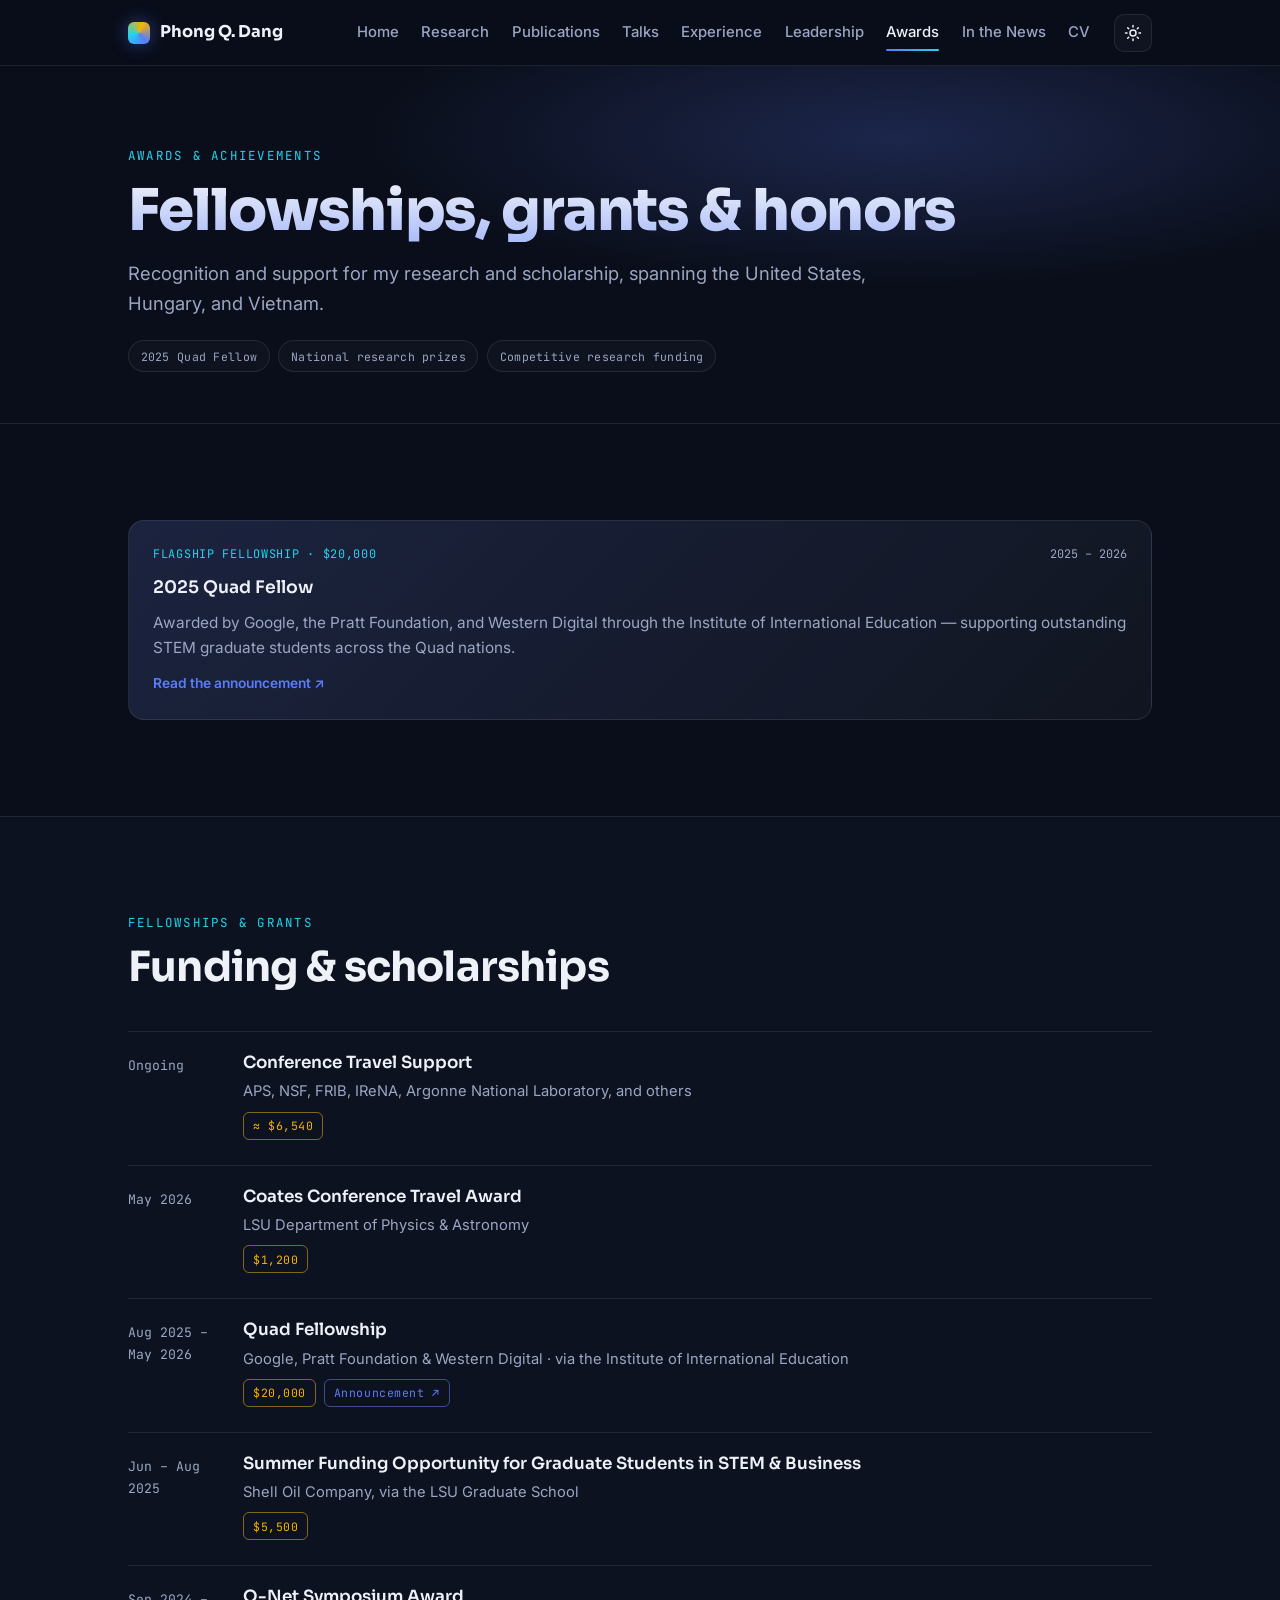
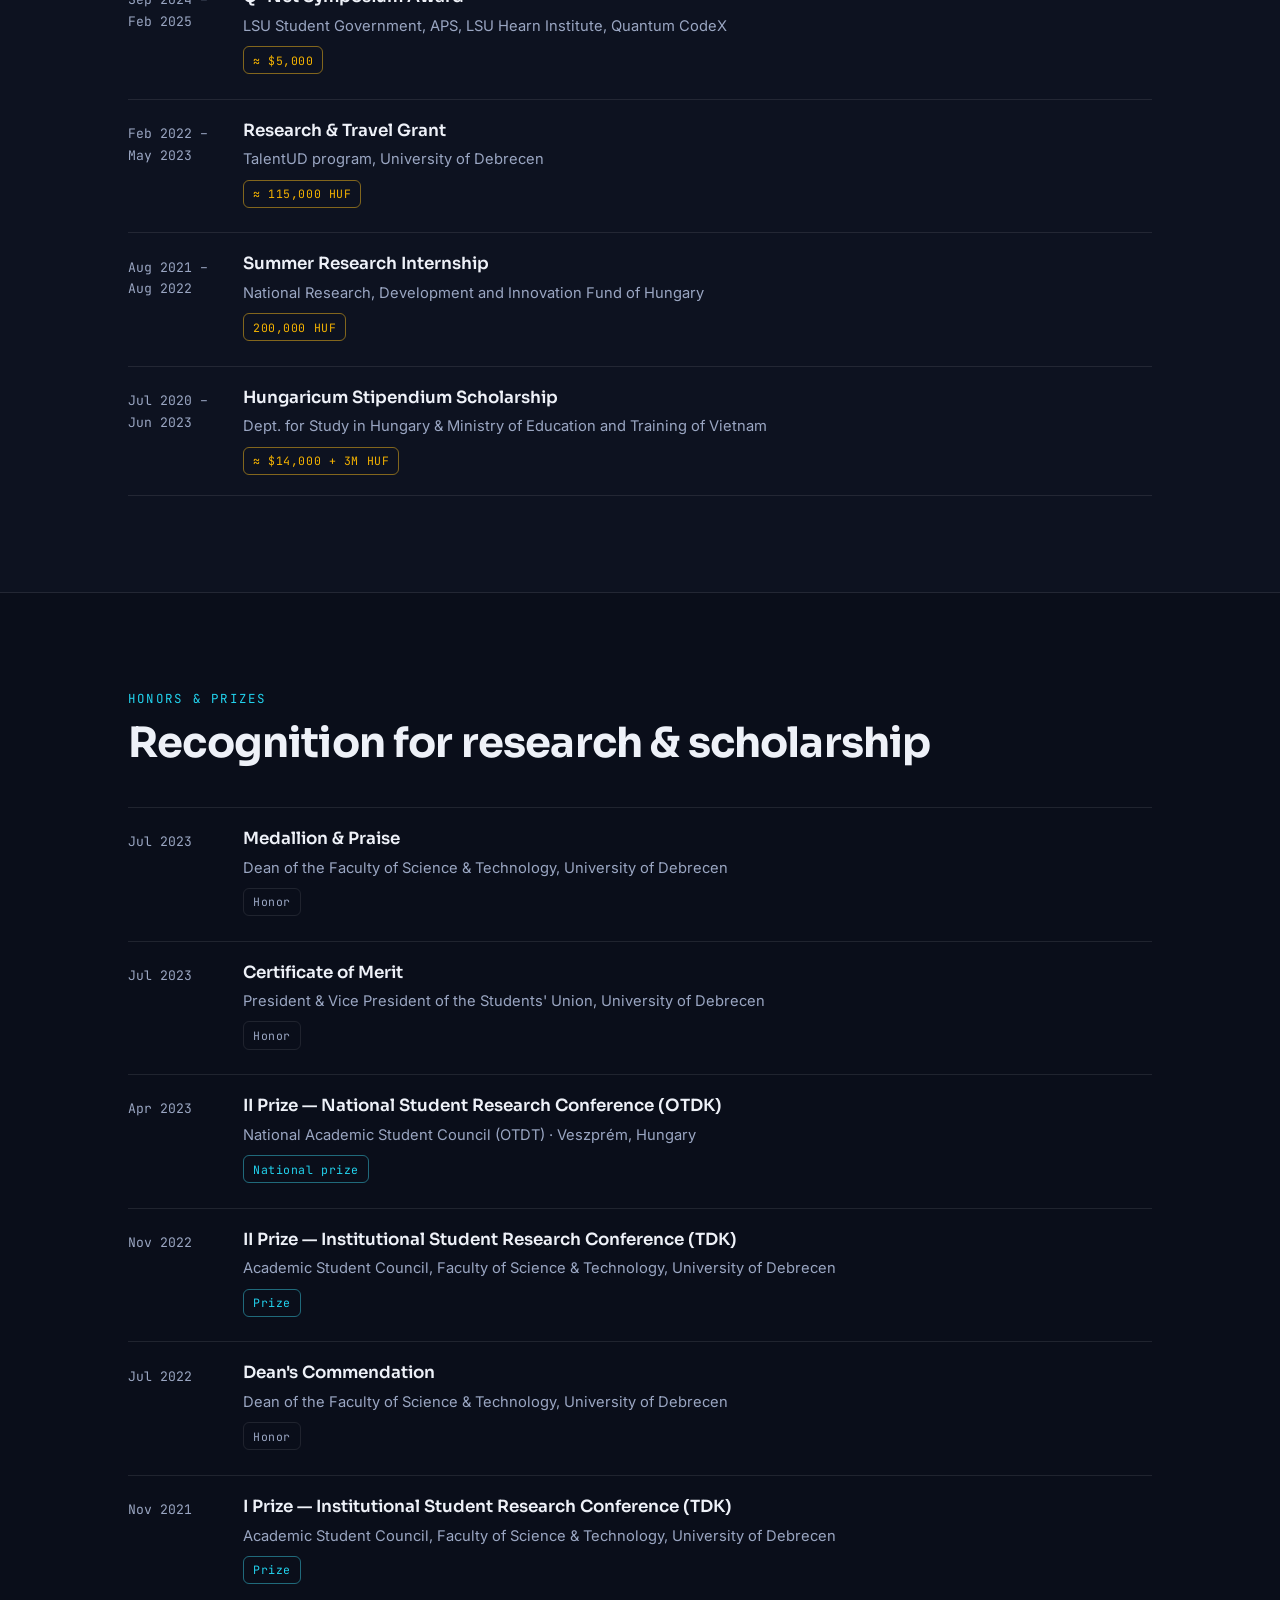
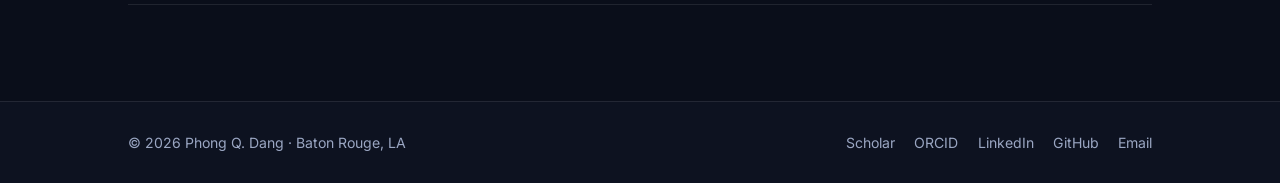
==== awards.html @ 32bcd0a4 "Initial commit: personal academic website" ====
<!DOCTYPE html>
<html lang="en" data-theme="dark">
<head>
  <meta charset="UTF-8" />
  <meta name="viewport" content="width=device-width, initial-scale=1.0" />
  <title>Awards &amp; Achievements — Phong Q. Dang</title>
  <meta name="description" content="Fellowships, grants, honors, and prizes awarded to Phong Q. Dang, including the 2025 Quad Fellowship." />
  <link rel="preconnect" href="https://fonts.googleapis.com" />
  <link rel="preconnect" href="https://fonts.gstatic.com" crossorigin />
  <link href="https://fonts.googleapis.com/css2?family=Sora:wght@400;500;600;700;800&amp;family=Inter:wght@400;500;600&amp;family=JetBrains+Mono:wght@400;500&amp;display=swap" rel="stylesheet" />
  <link rel="icon" type="image/svg+xml" href="assets/favicon.svg" />
  <meta name="theme-color" content="#0a0e1a" />
  <meta property="og:type" content="website" />
  <meta property="og:site_name" content="Phong Q. Dang" />
  <meta property="og:title" content="Awards &amp; Achievements — Phong Q. Dang" />
  <meta property="og:description" content="Fellowships, grants, honors, and prizes awarded to Phong Q. Dang, including the 2025 Quad Fellowship." />
  <meta property="og:url" content="https://phongdang14.github.io/awards.html" />
  <meta property="og:image" content="https://phongdang14.github.io/assets/img/og-image.png" />
  <meta property="og:image:width" content="1200" />
  <meta property="og:image:height" content="630" />
  <meta name="twitter:card" content="summary_large_image" />
  <meta name="twitter:title" content="Awards &amp; Achievements — Phong Q. Dang" />
  <meta name="twitter:description" content="Fellowships, grants, honors, and prizes awarded to Phong Q. Dang, including the 2025 Quad Fellowship." />
  <meta name="twitter:image" content="https://phongdang14.github.io/assets/img/og-image.png" />
  <link rel="stylesheet" href="assets/css/style.css" />
</head>
<body>
  <header class="nav" id="nav">
    <div class="nav__inner">
      <a href="index.html" class="nav__brand"><span class="nav__mark" aria-hidden="true"></span><span>Phong&nbsp;Q.&nbsp;Dang</span></a>
      <nav class="nav__links" aria-label="Primary">
        <a href="index.html">Home</a>
        <a href="research.html">Research</a>
        <a href="publications.html">Publications</a>
        <a href="talks.html">Talks</a>
        <a href="experience.html">Experience</a>
        <a href="leadership.html">Leadership</a>
        <a href="awards.html" class="is-active">Awards</a>
        <a href="news.html">In the News</a>
        <a href="assets/Phong_Dang_CV.pdf" target="_blank" rel="noopener">CV</a>
      </nav>
      <div class="nav__right">
        <button class="theme-toggle" id="themeToggle" aria-label="Toggle light and dark theme">
          <svg class="theme-toggle__sun" viewBox="0 0 24 24" width="18" height="18" fill="none" stroke="currentColor" stroke-width="2" stroke-linecap="round"><circle cx="12" cy="12" r="4"/><path d="M12 2v2M12 20v2M4.9 4.9l1.4 1.4M17.7 17.7l1.4 1.4M2 12h2M20 12h2M4.9 19.1l1.4-1.4M17.7 6.3l1.4-1.4"/></svg>
          <svg class="theme-toggle__moon" viewBox="0 0 24 24" width="18" height="18" fill="none" stroke="currentColor" stroke-width="2" stroke-linecap="round"><path d="M21 12.8A9 9 0 1 1 11.2 3a7 7 0 0 0 9.8 9.8z"/></svg>
        </button>
        <button class="nav__burger" id="burger" aria-label="Open menu"><span></span><span></span><span></span></button>
      </div>
    </div>
  </header>

  <section class="page-head">
    <div class="page-head__inner">
      <p class="kicker">Awards &amp; Achievements</p>
      <h1>Fellowships, grants &amp; honors</h1>
      <p class="page-head__lede">Recognition and support for my research and scholarship, spanning the United States,
        Hungary, and Vietnam.</p>
      <div class="page-meta" aria-label="Recognition highlights"><span>2025 Quad Fellow</span><span>National research prizes</span><span>Competitive research funding</span></div>
    </div>
  </section>

  <section class="section">
    <div class="section__inner">
      <a class="news-card news-card--feature" href="https://www.iie.org/news/iie-announces-2025-quad-fellows/" target="_blank" rel="noopener">
        <div class="news-card__top"><span class="news-card__src">Flagship Fellowship · $20,000</span><span class="news-card__date">2025 – 2026</span></div>
        <p class="news-card__title">2025 Quad Fellow</p>
        <p style="color:var(--muted);font-size:.96rem">Awarded by Google, the Pratt Foundation, and Western Digital through the Institute of International Education — supporting outstanding STEM graduate students across the Quad nations.</p>
        <span class="news-card__cta">Read the announcement ↗</span>
      </a>
    </div>
  </section>

  <section class="section section--alt">
    <div class="section__inner">
      <p class="kicker">Fellowships &amp; grants</p>
      <h2 class="section__title">Funding &amp; scholarships</h2>
      <ul class="talks">
        <li class="talk">
          <span class="talk__date">Ongoing</span>
          <div>
            <p class="talk__title">Conference Travel Support</p>
            <p class="talk__meta">APS, NSF, FRIB, IReNA, Argonne National Laboratory, and others</p>
            <div class="talk__tags"><span class="badge badge--invited">≈ $6,540</span></div>
          </div>
        </li>
        <li class="talk">
          <span class="talk__date">May 2026</span>
          <div>
            <p class="talk__title">Coates Conference Travel Award</p>
            <p class="talk__meta">LSU Department of Physics &amp; Astronomy</p>
            <div class="talk__tags"><span class="badge badge--invited">$1,200</span></div>
          </div>
        </li>
        <li class="talk">
          <span class="talk__date">Aug 2025 – May 2026</span>
          <div>
            <p class="talk__title">Quad Fellowship</p>
            <p class="talk__meta">Google, Pratt Foundation &amp; Western Digital · via the Institute of International Education</p>
            <div class="talk__tags"><span class="badge badge--invited">$20,000</span><a class="badge badge--link" href="https://www.iie.org/news/iie-announces-2025-quad-fellows/" target="_blank" rel="noopener">Announcement ↗</a></div>
          </div>
        </li>
        <li class="talk">
          <span class="talk__date">Jun – Aug 2025</span>
          <div>
            <p class="talk__title">Summer Funding Opportunity for Graduate Students in STEM &amp; Business</p>
            <p class="talk__meta">Shell Oil Company, via the LSU Graduate School</p>
            <div class="talk__tags"><span class="badge badge--invited">$5,500</span></div>
          </div>
        </li>
        <li class="talk">
          <span class="talk__date">Sep 2024 – Feb 2025</span>
          <div>
            <p class="talk__title">Q-Net Symposium Award</p>
            <p class="talk__meta">LSU Student Government, APS, LSU Hearn Institute, Quantum CodeX</p>
            <div class="talk__tags"><span class="badge badge--invited">≈ $5,000</span></div>
          </div>
        </li>
        <li class="talk">
          <span class="talk__date">Feb 2022 – May 2023</span>
          <div>
            <p class="talk__title">Research &amp; Travel Grant</p>
            <p class="talk__meta">TalentUD program, University of Debrecen</p>
            <div class="talk__tags"><span class="badge badge--invited">≈ 115,000 HUF</span></div>
          </div>
        </li>
        <li class="talk">
          <span class="talk__date">Aug 2021 – Aug 2022</span>
          <div>
            <p class="talk__title">Summer Research Internship</p>
            <p class="talk__meta">National Research, Development and Innovation Fund of Hungary</p>
            <div class="talk__tags"><span class="badge badge--invited">200,000 HUF</span></div>
          </div>
        </li>
        <li class="talk">
          <span class="talk__date">Jul 2020 – Jun 2023</span>
          <div>
            <p class="talk__title">Hungaricum Stipendium Scholarship</p>
            <p class="talk__meta">Dept. for Study in Hungary &amp; Ministry of Education and Training of Vietnam</p>
            <div class="talk__tags"><span class="badge badge--invited">≈ $14,000 + 3M HUF</span></div>
          </div>
        </li>
      </ul>
    </div>
  </section>

  <section class="section">
    <div class="section__inner">
      <p class="kicker">Honors &amp; prizes</p>
      <h2 class="section__title">Recognition for research &amp; scholarship</h2>
      <ul class="talks">
        <li class="talk">
          <span class="talk__date">Jul 2023</span>
          <div>
            <p class="talk__title">Medallion &amp; Praise</p>
            <p class="talk__meta">Dean of the Faculty of Science &amp; Technology, University of Debrecen</p>
            <div class="talk__tags"><span class="badge badge--poster">Honor</span></div>
          </div>
        </li>
        <li class="talk">
          <span class="talk__date">Jul 2023</span>
          <div>
            <p class="talk__title">Certificate of Merit</p>
            <p class="talk__meta">President &amp; Vice President of the Students' Union, University of Debrecen</p>
            <div class="talk__tags"><span class="badge badge--poster">Honor</span></div>
          </div>
        </li>
        <li class="talk">
          <span class="talk__date">Apr 2023</span>
          <div>
            <p class="talk__title">II Prize — National Student Research Conference (OTDK)</p>
            <p class="talk__meta">National Academic Student Council (OTDT) · Veszprém, Hungary</p>
            <div class="talk__tags"><span class="badge badge--talk">National prize</span></div>
          </div>
        </li>
        <li class="talk">
          <span class="talk__date">Nov 2022</span>
          <div>
            <p class="talk__title">II Prize — Institutional Student Research Conference (TDK)</p>
            <p class="talk__meta">Academic Student Council, Faculty of Science &amp; Technology, University of Debrecen</p>
            <div class="talk__tags"><span class="badge badge--talk">Prize</span></div>
          </div>
        </li>
        <li class="talk">
          <span class="talk__date">Jul 2022</span>
          <div>
            <p class="talk__title">Dean's Commendation</p>
            <p class="talk__meta">Dean of the Faculty of Science &amp; Technology, University of Debrecen</p>
            <div class="talk__tags"><span class="badge badge--poster">Honor</span></div>
          </div>
        </li>
        <li class="talk">
          <span class="talk__date">Nov 2021</span>
          <div>
            <p class="talk__title">I Prize — Institutional Student Research Conference (TDK)</p>
            <p class="talk__meta">Academic Student Council, Faculty of Science &amp; Technology, University of Debrecen</p>
            <div class="talk__tags"><span class="badge badge--talk">Prize</span></div>
          </div>
        </li>
      </ul>
    </div>
  </section>

  <footer class="footer">
    <div class="footer__inner">
      <p>© <span class="year"></span> Phong Q. Dang · Baton Rouge, LA</p>
      <nav class="footer__links" aria-label="Footer">
        <a href="https://scholar.google.com/citations?user=sfbEbZEAAAAJ&amp;hl=en" target="_blank" rel="noopener">Scholar</a>
        <a href="https://orcid.org/0009-0002-7066-3988" target="_blank" rel="noopener">ORCID</a>
        <a href="https://www.linkedin.com/in/phong-dang-b5a795227/" target="_blank" rel="noopener">LinkedIn</a>
        <a href="https://github.com/phongdang14" target="_blank" rel="noopener">GitHub</a>
        <a href="mailto:pdang5@lsu.edu">Email</a>
      </nav>
    </div>
  </footer>

  <script src="assets/js/main.js"></script>
</body>
</html>
---- assets/css/style.css ----
/* ============================================================
   Phong Q. Dang — personal site
   Design: "scientific × tech" · dark-first with light toggle
   ============================================================ */

/* ---------- Tokens ---------- */
:root {
  --font-display: "Sora", system-ui, sans-serif;
  --font-body: "Inter", system-ui, sans-serif;
  --font-mono: "JetBrains Mono", ui-monospace, monospace;

  --accent: #5b7cfa;      /* electric indigo */
  --accent-2: #22d3ee;    /* cyan */
  --gold: #f5b301;        /* warm highlight */

  --max: 1120px;
  --pad: clamp(1.25rem, 5vw, 3rem);
  --radius: 16px;
  --ease: cubic-bezier(.2, .7, .2, 1);
}

/* Dark (default) */
[data-theme="dark"] {
  --bg: #0a0e1a;
  --bg-elev: #111726;
  --bg-alt: #0d1220;
  --line: rgba(255,255,255,.09);
  --text: #eef1f8;
  --muted: #9aa6c2;
  --card: rgba(255,255,255,.03);
  --glow: radial-gradient(60% 60% at 70% 20%, rgba(91,124,250,.22), transparent 70%);
}

/* Light */
[data-theme="light"] {
  --accent: #3157d5;
  --accent-2: #006f86;
  --gold: #8a5a00;
  --bg: #f8fafc;
  --bg-elev: #ffffff;
  --bg-alt: #edf2f8;
  --line: rgba(15,23,42,.18);
  --text: #0b1220;
  --muted: #3f4b5f;
  --card: #ffffff;
  --glow: radial-gradient(60% 60% at 70% 20%, rgba(49,87,213,.14), transparent 70%);
}

/* ---------- Reset ---------- */
*, *::before, *::after { box-sizing: border-box; margin: 0; padding: 0; }
html { scroll-behavior: smooth; -webkit-text-size-adjust: 100%; }
body {
  font-family: var(--font-body);
  background: var(--bg);
  color: var(--text);
  line-height: 1.65;
  -webkit-font-smoothing: antialiased;
  overflow-x: hidden;
  transition: background .4s var(--ease), color .4s var(--ease);
}
img { max-width: 100%; display: block; }
a { color: inherit; text-decoration: none; }
h1, h2, h3 { font-family: var(--font-display); line-height: 1.1; letter-spacing: -.02em; }

.kicker {
  font-family: var(--font-mono);
  font-size: .78rem;
  letter-spacing: .18em;
  text-transform: uppercase;
  color: var(--accent-2);
  margin-bottom: .75rem;
}

/* ---------- Nav ---------- */
.nav {
  position: sticky; top: 0; z-index: 50;
  backdrop-filter: blur(14px);
  background: color-mix(in srgb, var(--bg) 78%, transparent);
  border-bottom: 1px solid var(--line);
}
.nav__inner {
  max-width: var(--max); margin: 0 auto;
  padding: .85rem var(--pad);
  display: flex; align-items: center; gap: 1.5rem;
}
.nav__brand {
  display: flex; align-items: center; gap: .6rem;
  font-family: var(--font-display); font-weight: 700; font-size: 1.02rem;
}
.nav__mark {
  width: 22px; height: 22px; border-radius: 6px;
  background: conic-gradient(from 140deg, var(--accent), var(--accent-2), var(--gold), var(--accent));
  box-shadow: 0 0 18px rgba(91,124,250,.45);
}
.nav__links { display: flex; gap: 1.4rem; margin-left: auto; font-weight: 500; font-size: .93rem; }
.nav__links a { color: var(--muted); transition: color .2s; position: relative; }
.nav__links a:hover, .nav__links a.is-active { color: var(--text); }
.nav__links a.is-active::after {
  content: ""; position: absolute; left: 0; bottom: -6px; width: 100%; height: 2px;
  background: linear-gradient(90deg, var(--accent), var(--accent-2)); border-radius: 2px;
}
.nav__right { display: flex; align-items: center; gap: .6rem; }
.theme-toggle {
  display: grid; place-items: center;
  width: 38px; height: 38px; border-radius: 10px;
  background: var(--card); border: 1px solid var(--line); color: var(--text);
  cursor: pointer; transition: border-color .2s, transform .2s;
}
.theme-toggle:hover { border-color: var(--accent); transform: translateY(-1px); }
.theme-toggle__moon { display: none; }
[data-theme="light"] .theme-toggle__sun { display: none; }
[data-theme="light"] .theme-toggle__moon { display: block; }
.nav__burger { display: none; flex-direction: column; gap: 4px; background: none; border: 0; cursor: pointer; padding: 8px; }
.nav__burger span { width: 22px; height: 2px; background: var(--text); border-radius: 2px; transition: .3s; }

/* ---------- Buttons ---------- */
.btn {
  display: inline-flex; align-items: center; gap: .5rem;
  padding: .8rem 1.4rem; border-radius: 999px;
  font-family: var(--font-display); font-weight: 600; font-size: .95rem;
  transition: transform .2s var(--ease), box-shadow .2s, background .2s, border-color .2s;
  border: 1px solid transparent; cursor: pointer;
}
.btn--primary {
  background: linear-gradient(135deg, var(--accent), var(--accent-2));
  color: #05070f; box-shadow: 0 10px 30px -10px rgba(91,124,250,.7);
}
[data-theme="light"] .btn--primary { color: #ffffff; }
.btn--primary:hover { transform: translateY(-2px); box-shadow: 0 16px 40px -12px rgba(91,124,250,.9); }
.btn--ghost { border-color: var(--line); color: var(--text); background: var(--card); }
.btn--ghost:hover { border-color: var(--accent); transform: translateY(-2px); }

/* ---------- Hero ---------- */
.hero { position: relative; overflow: hidden; }
.hero::before { content: ""; position: absolute; inset: 0; background: var(--glow); pointer-events: none; }
.hero__canvas { position: absolute; inset: 0; width: 100%; height: 100%; z-index: 0; opacity: .7; }
.hero__inner {
  position: relative; z-index: 1;
  max-width: var(--max); margin: 0 auto;
  padding: clamp(3rem, 9vw, 6rem) var(--pad) clamp(3.5rem, 8vw, 5.5rem);
  display: grid; grid-template-columns: 1.15fr .85fr; gap: clamp(2rem, 5vw, 4rem);
  align-items: center;
}
.hero__eyebrow {
  font-family: var(--font-mono); font-size: .82rem; letter-spacing: .16em;
  text-transform: uppercase; color: var(--accent-2); margin-bottom: 1rem;
}
.hero__title {
  font-size: clamp(2.8rem, 7vw, 4.6rem); font-weight: 800;
  background: linear-gradient(180deg, var(--text), color-mix(in srgb, var(--text) 55%, var(--accent)));
  -webkit-background-clip: text; background-clip: text; -webkit-text-fill-color: transparent;
}
.hero__lede { color: var(--muted); font-size: clamp(1.02rem, 1.5vw, 1.18rem); margin: 1.3rem 0 2rem; max-width: 34ch; }
.hero__lede strong { color: var(--text); font-weight: 600; }
.hero__cta { display: flex; flex-wrap: wrap; gap: .9rem; margin-bottom: 2rem; }
.hero__links { list-style: none; display: flex; flex-wrap: wrap; gap: 1.3rem; font-size: .9rem; }
.hero__links a { color: var(--muted); font-weight: 500; position: relative; transition: color .2s; }
.hero__links a::after { content: ""; position: absolute; left: 0; bottom: -3px; width: 0; height: 1.5px; background: var(--accent-2); transition: width .25s; }
.hero__links a:hover { color: var(--text); }
.hero__links a:hover::after { width: 100%; }

.hero__portrait { position: relative; justify-self: center; width: min(340px, 80vw); aspect-ratio: 1; }
.hero__portrait img {
  width: 100%; height: 100%; object-fit: cover; border-radius: 50%;
  border: 2px solid var(--line);
  box-shadow: 0 30px 60px -20px rgba(0,0,0,.6);
}
.portrait__ring {
  position: absolute; inset: -14px; border-radius: 50%;
  background: conic-gradient(from 0deg, var(--accent), var(--accent-2), var(--gold), var(--accent));
  -webkit-mask: radial-gradient(farthest-side, transparent calc(100% - 3px), #000 calc(100% - 2px));
          mask: radial-gradient(farthest-side, transparent calc(100% - 3px), #000 calc(100% - 2px));
  animation: spin 14s linear infinite; opacity: .9;
}
@keyframes spin { to { transform: rotate(360deg); } }

.hero__scroll { position: absolute; bottom: 18px; left: 50%; transform: translateX(-50%); z-index: 1; }
.hero__scroll span { display: block; width: 22px; height: 34px; border: 2px solid var(--muted); border-radius: 12px; position: relative; opacity: .5; }
.hero__scroll span::after { content: ""; position: absolute; top: 6px; left: 50%; width: 3px; height: 7px; background: var(--muted); border-radius: 2px; transform: translateX(-50%); animation: scroll 1.6s infinite; }
@keyframes scroll { 0%{opacity:1;top:6px} 70%{opacity:0;top:16px} 100%{opacity:0} }

/* ---------- Stats ---------- */
.stats { border-top: 1px solid var(--line); border-bottom: 1px solid var(--line); background: var(--bg-alt); }
.stats__inner { max-width: var(--max); margin: 0 auto; padding: 1.6rem var(--pad); display: grid; grid-template-columns: repeat(4, 1fr); gap: 1rem; }
.stat { text-align: center; }
.stat__num { display: block; font-family: var(--font-display); font-weight: 800; font-size: clamp(1.6rem, 3vw, 2.2rem);
  background: linear-gradient(135deg, var(--accent), var(--accent-2)); -webkit-background-clip: text; background-clip: text; -webkit-text-fill-color: transparent; }
.stat__label { font-size: .82rem; color: var(--muted); letter-spacing: .02em; }

/* ---------- Sections ---------- */
.section { padding: clamp(3.5rem, 8vw, 6rem) 0; }
.section--alt { background: var(--bg-alt); border-top: 1px solid var(--line); border-bottom: 1px solid var(--line); }
.section__inner { max-width: var(--max); margin: 0 auto; padding: 0 var(--pad); }
.section__title { font-size: clamp(1.8rem, 4vw, 2.6rem); margin-bottom: 2.5rem; }
.section__head-row { display: flex; align-items: flex-end; justify-content: space-between; gap: 1rem; flex-wrap: wrap; margin-bottom: 2rem; }
.section__head-row .section__title { margin-bottom: 0; }
.section__intro { max-width: 72ch; color: var(--muted); font-size: 1.02rem; margin: -1.25rem 0 2rem; }
.link-more { color: var(--accent-2); font-weight: 600; font-family: var(--font-display); white-space: nowrap; }
.link-more:hover { text-decoration: underline; }

/* About */
.about { display: grid; grid-template-columns: .8fr 1.2fr; gap: clamp(1.5rem, 4vw, 3rem); }
.about__head h2 { font-size: clamp(1.7rem, 3.5vw, 2.4rem); }
.about__body p { color: var(--muted); margin-bottom: 1.1rem; font-size: 1.05rem; }
.about__body strong { color: var(--text); }
.about__body em { color: var(--accent-2); font-style: italic; }

/* Cards */
.cards { display: grid; grid-template-columns: repeat(3, 1fr); gap: 1.2rem; }
.card {
  background: var(--card); border: 1px solid var(--line); border-radius: var(--radius);
  padding: 1.8rem; transition: transform .25s var(--ease), border-color .25s;
}
.card:hover { transform: translateY(-4px); border-color: color-mix(in srgb, var(--accent) 55%, var(--line)); }
.card__glyph {
  width: 46px; height: 46px; border-radius: 12px; display: grid; place-items: center;
  font-family: var(--font-display); font-size: 1.4rem; font-weight: 700; color: var(--accent-2);
  background: color-mix(in srgb, var(--accent) 14%, transparent); margin-bottom: 1.1rem;
}
.card h3 { font-size: 1.12rem; margin-bottom: .6rem; }
.card h3 em { color: var(--accent-2); font-style: italic; }
.card p { color: var(--muted); font-size: .96rem; }

/* Publications */
.pubs { list-style: none; display: grid; gap: .4rem; }
.pub { display: grid; grid-template-columns: 68px 1fr; gap: 1.2rem; padding: 1.3rem 0; border-top: 1px solid var(--line); }
.pub:last-child { border-bottom: 1px solid var(--line); }
.pub__year { font-family: var(--font-mono); color: var(--accent-2); font-size: .9rem; padding-top: .2rem; }
.pub__body h3 { font-size: 1.1rem; margin-bottom: .35rem; line-height: 1.3; }
.pub__authors { color: var(--muted); font-size: .92rem; margin-bottom: .2rem; }
.pub__authors strong { color: var(--text); }
.pub__venue { font-family: var(--font-mono); font-size: .82rem; color: var(--muted); }
.pub__note { color: var(--muted); font-size: .92rem; line-height: 1.55; margin-top: .55rem; max-width: 76ch; }
.pub--featured { padding-left: 1rem; padding-right: 1rem; border-left: 3px solid var(--accent); background: linear-gradient(90deg, color-mix(in srgb, var(--accent) 8%, transparent), transparent 72%); }
.pub__doi { color: var(--accent); margin-left: .5rem; font-weight: 500; }
.pub__doi:hover { text-decoration: underline; }

/* CTA band */
.cta-band { background: linear-gradient(135deg, color-mix(in srgb, var(--accent) 18%, var(--bg)), var(--bg)); border-top: 1px solid var(--line); }
.cta-band__inner { max-width: var(--max); margin: 0 auto; padding: clamp(3rem,7vw,5rem) var(--pad); text-align: center; }
.cta-band__inner h2 { font-size: clamp(1.6rem, 3.5vw, 2.4rem); margin-bottom: .6rem; }
.cta-band__inner p { color: var(--muted); margin-bottom: 1.8rem; }

/* Footer */
.footer { border-top: 1px solid var(--line); background: var(--bg-alt); }
.footer__inner { max-width: var(--max); margin: 0 auto; padding: 1.8rem var(--pad); display: flex; justify-content: space-between; align-items: center; gap: 1rem; flex-wrap: wrap; }
.footer p { color: var(--muted); font-size: .88rem; }
.footer__links { display: flex; gap: 1.2rem; font-size: .88rem; }
.footer__links a { color: var(--muted); transition: color .2s; }
.footer__links a:hover { color: var(--text); }

/* ============================================================
   Sub-page components
   ============================================================ */

/* Page header (compact hero for interior pages) */
.page-head { position: relative; overflow: hidden; border-bottom: 1px solid var(--line); }
.page-head::before { content: ""; position: absolute; inset: 0; background: var(--glow); pointer-events: none; }
.page-head__inner { position: relative; max-width: var(--max); margin: 0 auto; padding: clamp(3rem, 7vw, 5rem) var(--pad) clamp(2.2rem, 5vw, 3.2rem); }
.page-head h1 { font-size: clamp(2.2rem, 5.5vw, 3.6rem); font-weight: 800;
  background: linear-gradient(180deg, var(--text), color-mix(in srgb, var(--text) 55%, var(--accent)));
  -webkit-background-clip: text; background-clip: text; -webkit-text-fill-color: transparent; }
.page-head__lede { color: var(--muted); font-size: clamp(1.02rem, 1.5vw, 1.15rem); max-width: 62ch; margin-top: 1rem; }
.page-head__lede a { color: var(--accent-2); }
.page-head__lede a:hover { text-decoration: underline; }
.page-meta { display: flex; flex-wrap: wrap; gap: .55rem; margin-top: 1.35rem; }
.page-meta span { display: inline-flex; align-items: center; min-height: 30px; padding: .32rem .72rem; border: 1px solid var(--line); border-radius: 999px; background: color-mix(in srgb, var(--card) 78%, transparent); color: var(--muted); font-family: var(--font-mono); font-size: .72rem; letter-spacing: .025em; }

/* Prose */
.prose { max-width: 68ch; }
.prose p { color: var(--muted); margin-bottom: 1.15rem; font-size: 1.06rem; }
.prose strong { color: var(--text); }
.prose em { color: var(--accent-2); font-style: italic; }

/* Year group heading */
.year-head { font-family: var(--font-mono); font-size: 1rem; letter-spacing: .1em; color: var(--accent-2);
  padding: .4rem 0; margin-top: 2.4rem; border-bottom: 1px solid var(--line); }
.year-head:first-child { margin-top: 0; }

/* Publications (grouped, no year column) */
.pubs--list .pub { grid-template-columns: 26px 1fr; gap: 1rem; align-items: start; }
.pub__idx { font-family: var(--font-mono); font-size: .8rem; color: var(--muted); padding-top: .25rem; }
.pub__links { margin-top: .4rem; display: flex; flex-wrap: wrap; gap: .5rem; }
.badge { display: inline-flex; align-items: center; font-family: var(--font-mono); font-size: .72rem;
  letter-spacing: .05em; padding: .22rem .55rem; border-radius: 6px; border: 1px solid var(--line); color: var(--muted); }
.badge--link { color: var(--accent); border-color: color-mix(in srgb, var(--accent) 45%, var(--line)); transition: background .2s, color .2s; }
.badge--link:hover { background: color-mix(in srgb, var(--accent) 16%, transparent); color: var(--text); }
.badge--talk { color: var(--accent-2); border-color: color-mix(in srgb, var(--accent-2) 40%, var(--line)); }
.badge--invited { color: var(--gold); border-color: color-mix(in srgb, var(--gold) 45%, var(--line)); }
.badge--poster { color: var(--muted); }

/* Talks */
.talks { list-style: none; display: grid; gap: .3rem; }
.talk { display: grid; grid-template-columns: 96px 1fr; gap: 1.2rem; padding: 1.25rem 0; border-top: 1px solid var(--line); }
.talks .talk:last-child { border-bottom: 1px solid var(--line); }
.talk__date { font-family: var(--font-mono); font-size: .82rem; color: var(--muted); padding-top: .2rem; }
.talk__title { font-family: var(--font-display); font-weight: 600; font-size: 1.05rem; line-height: 1.35; margin-bottom: .3rem; }
.talk__meta { color: var(--muted); font-size: .92rem; margin-bottom: .5rem; }
.talk__meta strong { color: var(--text); font-weight: 600; }
.talk__tags { display: flex; flex-wrap: wrap; gap: .5rem; }

/* Projects (research page) */
.projects { display: grid; gap: 1rem; margin-top: 1.5rem; }
.project { border: 1px solid var(--line); border-radius: var(--radius); padding: 1.4rem 1.6rem; background: var(--card);
  transition: border-color .25s, transform .25s; }
.project:hover { border-color: color-mix(in srgb, var(--accent) 50%, var(--line)); transform: translateY(-3px); }
.project--featured { border-color: color-mix(in srgb, var(--accent) 45%, var(--line)); background: linear-gradient(135deg, color-mix(in srgb, var(--accent) 9%, var(--card)), var(--card) 72%); }
.project__top { display: flex; justify-content: space-between; gap: 1rem; flex-wrap: wrap; align-items: baseline; }
.project h3 { font-size: 1.12rem; }
.project__role { font-family: var(--font-mono); font-size: .78rem; color: var(--accent-2); white-space: nowrap; }
.project p { color: var(--muted); font-size: .96rem; margin-top: .5rem; }

/* News */
.news-grid { display: grid; grid-template-columns: repeat(2, 1fr); gap: 1.1rem; }
.news-card { display: flex; flex-direction: column; gap: .7rem; border: 1px solid var(--line); border-radius: var(--radius);
  padding: 1.5rem; background: var(--card); transition: border-color .25s, transform .25s; }
.news-card:hover { border-color: color-mix(in srgb, var(--accent) 50%, var(--line)); transform: translateY(-3px); }
.news-card__top { display: flex; justify-content: space-between; align-items: center; gap: .8rem; }
.news-card__src { font-family: var(--font-mono); font-size: .74rem; letter-spacing: .06em; text-transform: uppercase; color: var(--accent-2); }
.news-card__date { font-family: var(--font-mono); font-size: .74rem; color: var(--muted); }
.news-card__title { font-family: var(--font-display); font-weight: 600; font-size: 1.08rem; line-height: 1.35; }
.news-card__cta { margin-top: auto; font-size: .86rem; color: var(--accent); font-weight: 600; }
.news-card:hover .news-card__cta { text-decoration: underline; }
.news-card--feature { grid-column: 1 / -1; background: linear-gradient(135deg, color-mix(in srgb, var(--accent) 14%, var(--card)), var(--card)); }

/* Experience bullets */
.exp-bullets { margin: .8rem 0 0; padding-left: 1.15rem; }
.exp-bullets li { color: var(--muted); font-size: .95rem; margin-bottom: .4rem; line-height: 1.55; }
.exp-bullets li::marker { color: var(--accent-2); }
.exp-bullets strong { color: var(--text); font-weight: 600; }
.exp-bullets em { color: var(--accent-2); font-style: italic; }

/* Teaching course chips */
.courses { display: grid; grid-template-columns: repeat(2, 1fr); gap: 1rem; margin-top: 1.5rem; }
.course { border: 1px solid var(--line); border-radius: var(--radius); padding: 1.2rem 1.4rem; background: var(--card); }
.course__code { font-family: var(--font-mono); font-size: .78rem; color: var(--accent-2); letter-spacing: .05em; }
.course__name { font-family: var(--font-display); font-weight: 600; font-size: 1.05rem; margin: .25rem 0 .3rem; }
.course__note { color: var(--muted); font-size: .9rem; }

/* Affiliations (text-based, no logos) */
.affil-grid { display: grid; grid-template-columns: repeat(3, 1fr); gap: 1rem; }
.affil { display: flex; flex-direction: column; gap: .3rem; background: var(--card); border: 1px solid var(--line);
  border-radius: var(--radius); padding: 1.15rem 1.35rem; transition: border-color .2s, transform .2s; }
.affil:hover { border-color: color-mix(in srgb, var(--accent) 50%, var(--line)); transform: translateY(-3px); }
.affil__name { font-family: var(--font-display); font-weight: 600; font-size: 1rem; line-height: 1.3; }
.affil__meta { font-family: var(--font-mono); font-size: .76rem; color: var(--muted); letter-spacing: .02em; }

/* ---------- Responsive ---------- */
/* Nav collapses to a menu earlier (9 items) than the layout breakpoint */
@media (max-width: 1080px) {
  .nav__links { position: fixed; inset: 61px 0 auto 0; flex-direction: column; gap: 0;
    background: var(--bg-elev); border-bottom: 1px solid var(--line); padding: .5rem var(--pad) 1.2rem;
    transform: translateY(-120%); transition: transform .35s var(--ease); margin-left: 0; }
  .nav__links.open { transform: translateY(0); }
  .nav__links a { padding: .8rem 0; border-bottom: 1px solid var(--line); }
  .nav__links a.is-active::after { display: none; }
  .nav__burger { display: flex; }
}
@media (max-width: 860px) {
  .hero__inner { grid-template-columns: 1fr; text-align: center; }
  .hero__lede { max-width: none; }
  .hero__cta, .hero__links { justify-content: center; }
  .hero__portrait { grid-row: 1; margin-bottom: 1rem; width: min(240px, 60vw); }
  .about { grid-template-columns: 1fr; }
  .cards { grid-template-columns: 1fr; }
  .stats__inner { grid-template-columns: repeat(2, 1fr); gap: 1.4rem; }
  .news-grid { grid-template-columns: 1fr; }
  .affil-grid { grid-template-columns: 1fr 1fr; }
  .talk { grid-template-columns: 1fr; gap: .4rem; }
  .talk__date { padding-top: 0; }
}
@media (prefers-reduced-motion: reduce) {
  .portrait__ring, .hero__scroll span::after { animation: none; }
  html { scroll-behavior: auto; }
}
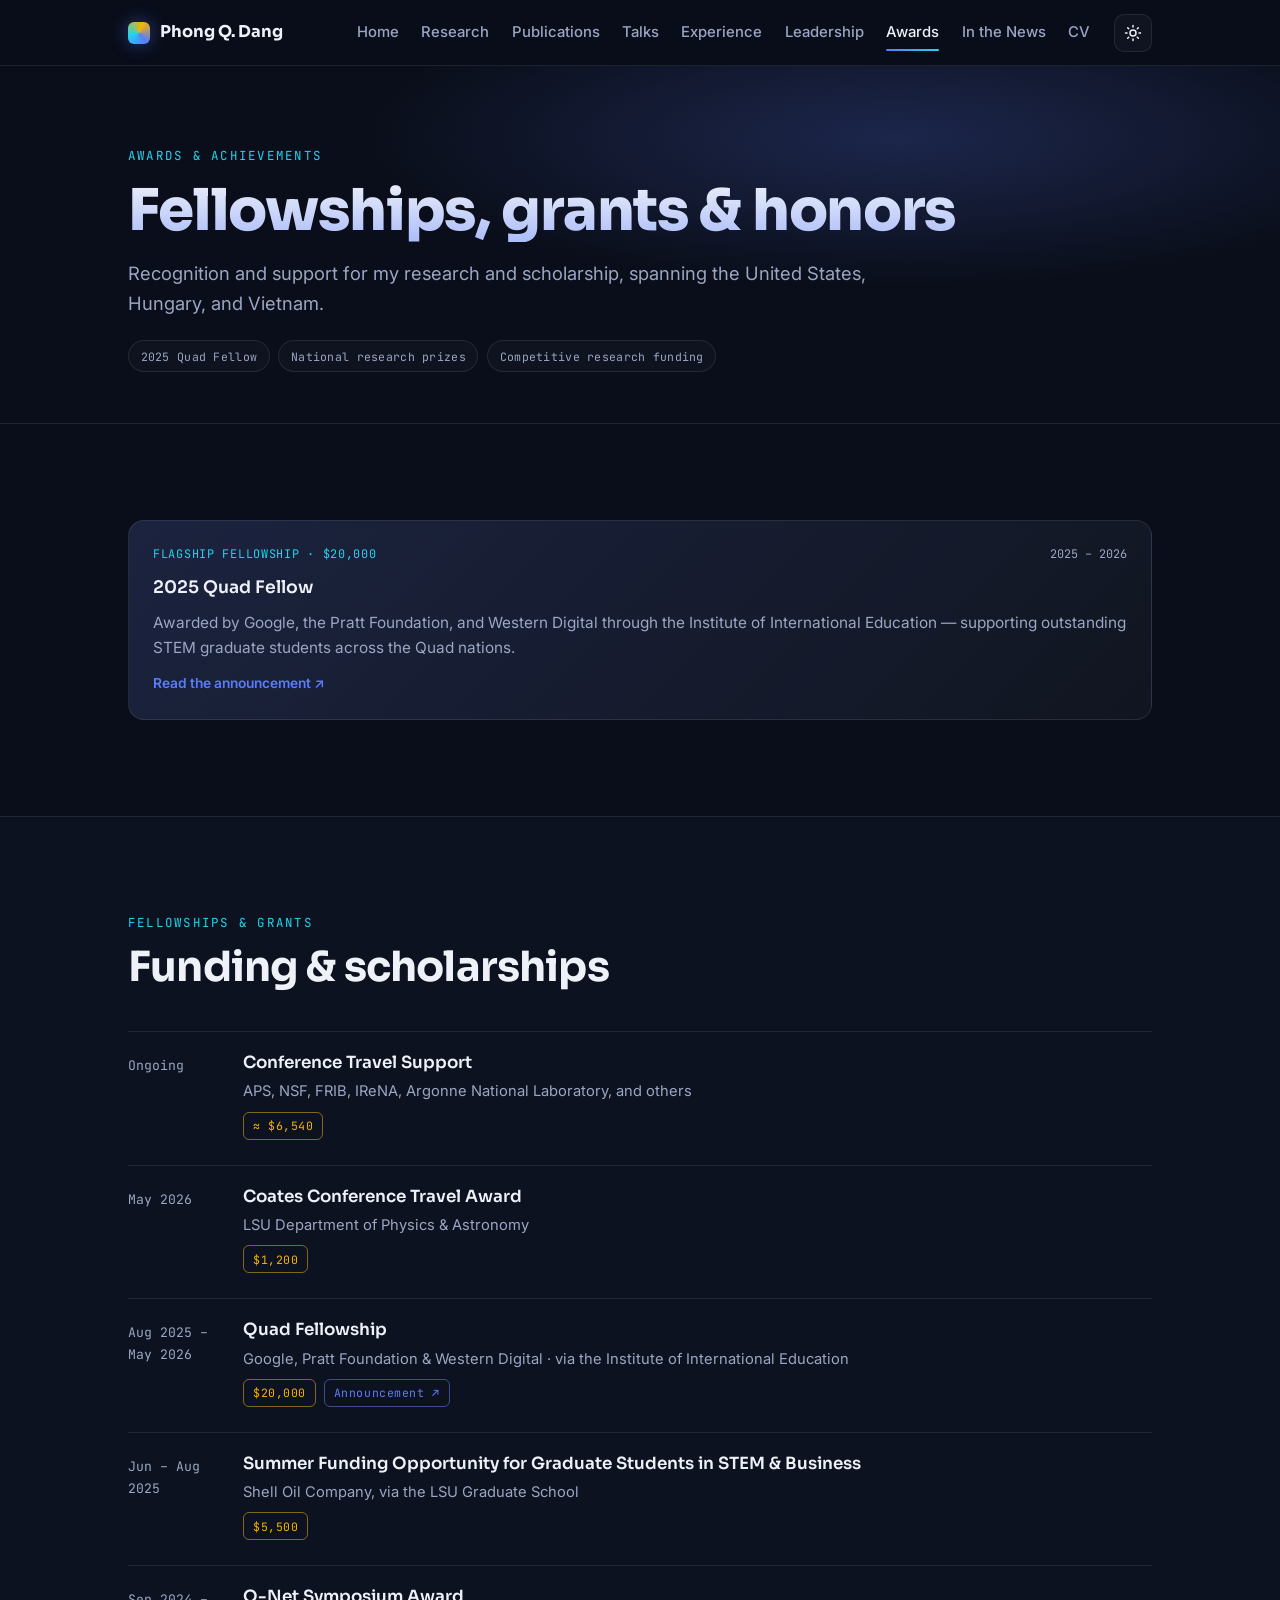
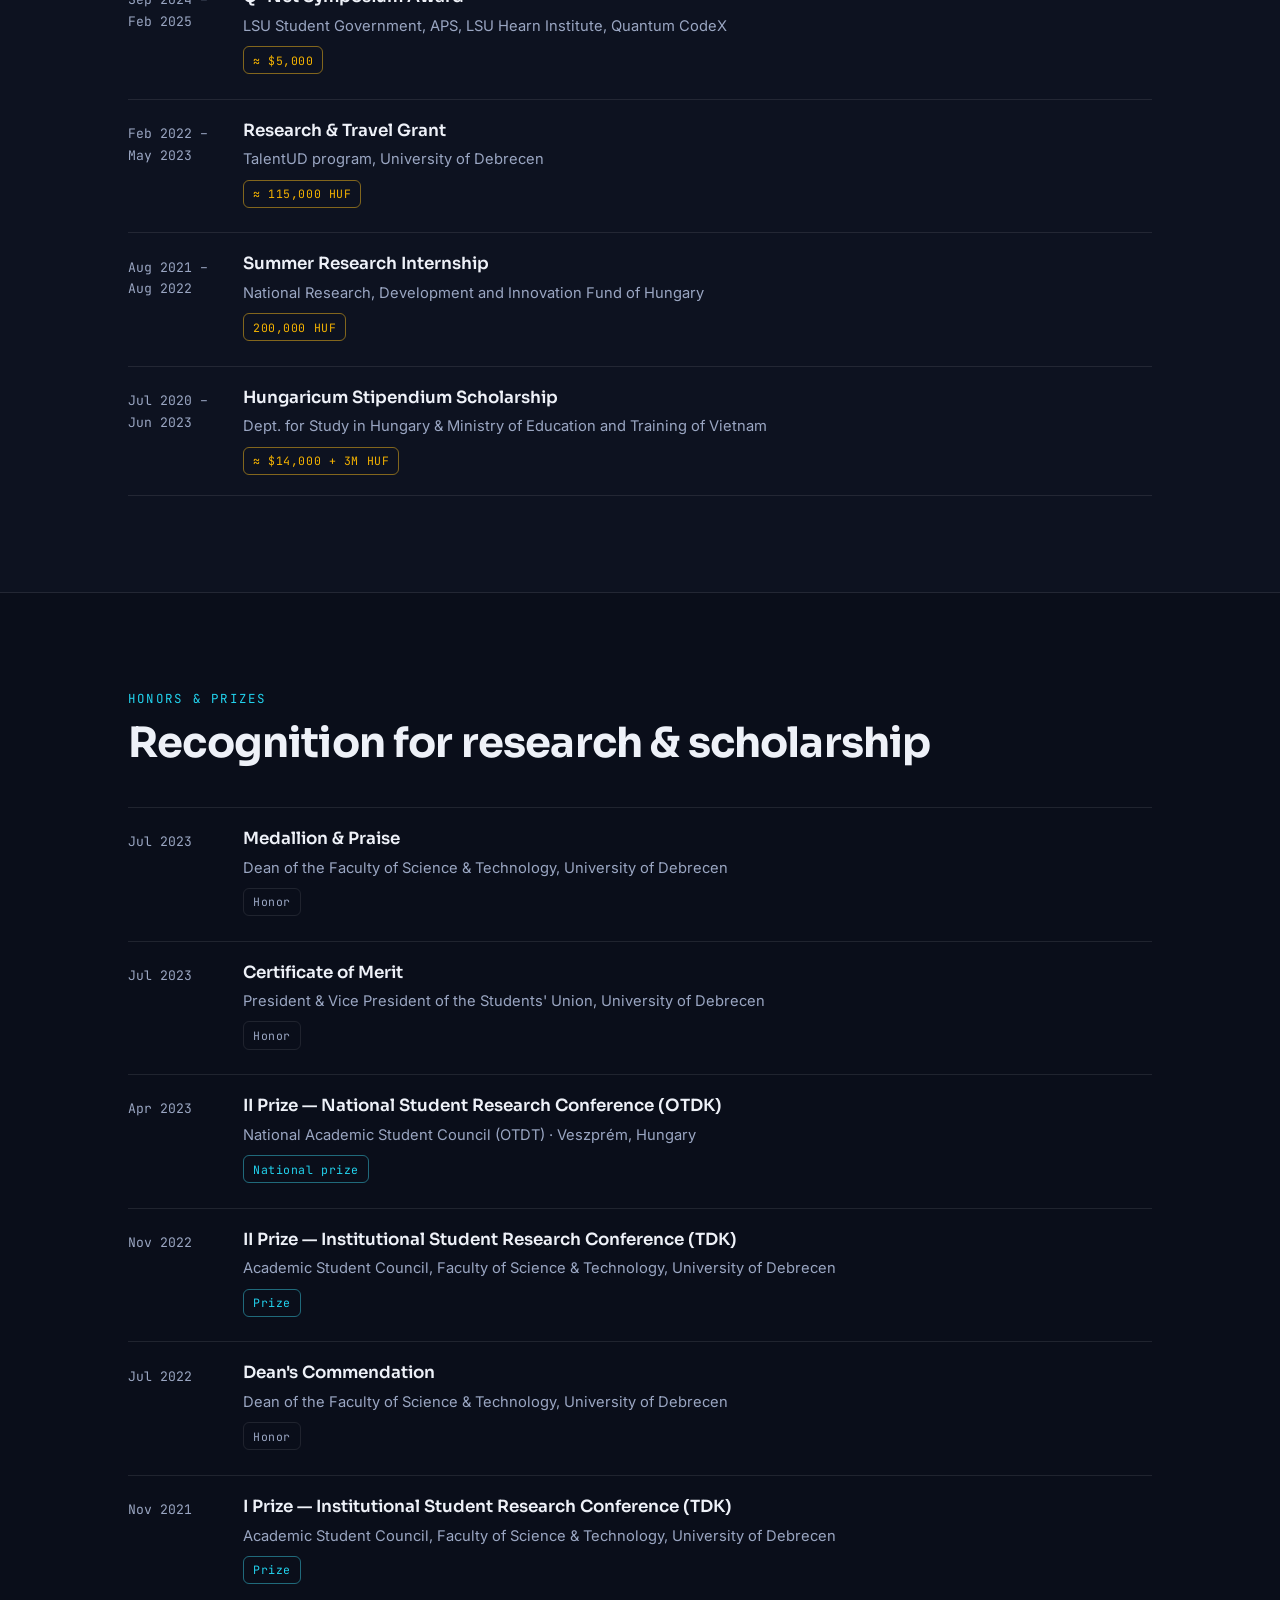
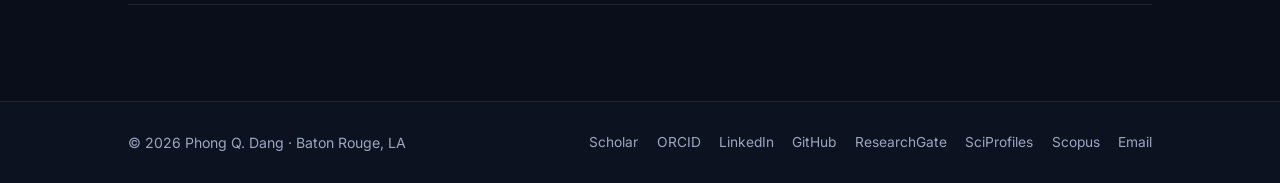
==== commit 7b9b93d7: "Polish fellowship website and add Scholar metrics" ====
--- a/awards.html
+++ b/awards.html
@@ -208,6 +208,9 @@
         <a href="https://orcid.org/0009-0002-7066-3988" target="_blank" rel="noopener">ORCID</a>
         <a href="https://www.linkedin.com/in/phong-dang-b5a795227/" target="_blank" rel="noopener">LinkedIn</a>
         <a href="https://github.com/phongdang14" target="_blank" rel="noopener">GitHub</a>
+        <a href="https://www.researchgate.net/profile/Phong-Dang-3" target="_blank" rel="noopener">ResearchGate</a>
+        <a href="https://sciprofiles.com/profile/3279853" target="_blank" rel="noopener">SciProfiles</a>
+        <a href="https://www.scopus.com/authid/detail.uri?authorId=58286674400" target="_blank" rel="noopener">Scopus</a>
         <a href="mailto:pdang5@lsu.edu">Email</a>
       </nav>
     </div>
--- a/assets/css/style.css
+++ b/assets/css/style.css
@@ -153,12 +153,6 @@
 .hero__lede { color: var(--muted); font-size: clamp(1.02rem, 1.5vw, 1.18rem); margin: 1.3rem 0 2rem; max-width: 34ch; }
 .hero__lede strong { color: var(--text); font-weight: 600; }
 .hero__cta { display: flex; flex-wrap: wrap; gap: .9rem; margin-bottom: 2rem; }
-.hero__links { list-style: none; display: flex; flex-wrap: wrap; gap: 1.3rem; font-size: .9rem; }
-.hero__links a { color: var(--muted); font-weight: 500; position: relative; transition: color .2s; }
-.hero__links a::after { content: ""; position: absolute; left: 0; bottom: -3px; width: 0; height: 1.5px; background: var(--accent-2); transition: width .25s; }
-.hero__links a:hover { color: var(--text); }
-.hero__links a:hover::after { width: 100%; }
-
 .hero__portrait { position: relative; justify-self: center; width: min(340px, 80vw); aspect-ratio: 1; }
 .hero__portrait img {
   width: 100%; height: 100%; object-fit: cover; border-radius: 50%;
@@ -186,6 +180,15 @@
 .stat__num { display: block; font-family: var(--font-display); font-weight: 800; font-size: clamp(1.6rem, 3vw, 2.2rem);
   background: linear-gradient(135deg, var(--accent), var(--accent-2)); -webkit-background-clip: text; background-clip: text; -webkit-text-fill-color: transparent; }
 .stat__label { font-size: .82rem; color: var(--muted); letter-spacing: .02em; }
+
+/* ---------- Scholar metrics ---------- */
+.scholar-bar { border-bottom: 1px solid var(--line); background: var(--bg-alt); }
+.scholar-bar__inner { max-width: var(--max); margin: 0 auto; padding: 1.25rem var(--pad); display: grid; grid-template-columns: minmax(210px, 1fr) repeat(3, auto) auto; align-items: center; gap: clamp(1rem, 3vw, 2.2rem); }
+.scholar-bar__label { display: flex; flex-direction: column; gap: .18rem; font-family: var(--font-display); font-weight: 650; }
+.scholar-bar__label small { color: var(--muted); font-family: var(--font-mono); font-size: .7rem; font-weight: 400; }
+.scholar-metric { display: flex; flex-direction: column; min-width: 72px; }
+.scholar-metric strong { color: var(--accent-2); font-family: var(--font-display); font-size: 1.35rem; line-height: 1; }
+.scholar-metric span { color: var(--muted); font-size: .75rem; margin-top: .25rem; }
 
 /* ---------- Sections ---------- */
 .section { padding: clamp(3.5rem, 8vw, 6rem) 0; }
@@ -245,7 +248,7 @@
 .footer { border-top: 1px solid var(--line); background: var(--bg-alt); }
 .footer__inner { max-width: var(--max); margin: 0 auto; padding: 1.8rem var(--pad); display: flex; justify-content: space-between; align-items: center; gap: 1rem; flex-wrap: wrap; }
 .footer p { color: var(--muted); font-size: .88rem; }
-.footer__links { display: flex; gap: 1.2rem; font-size: .88rem; }
+.footer__links { display: flex; flex-wrap: wrap; justify-content: flex-end; gap: .65rem 1.15rem; font-size: .86rem; }
 .footer__links a { color: var(--muted); transition: color .2s; }
 .footer__links a:hover { color: var(--text); }
 
@@ -359,7 +362,7 @@
 @media (max-width: 860px) {
   .hero__inner { grid-template-columns: 1fr; text-align: center; }
   .hero__lede { max-width: none; }
-  .hero__cta, .hero__links { justify-content: center; }
+  .hero__cta { justify-content: center; }
   .hero__portrait { grid-row: 1; margin-bottom: 1rem; width: min(240px, 60vw); }
   .about { grid-template-columns: 1fr; }
   .cards { grid-template-columns: 1fr; }
@@ -368,6 +371,9 @@
   .affil-grid { grid-template-columns: 1fr 1fr; }
   .talk { grid-template-columns: 1fr; gap: .4rem; }
   .talk__date { padding-top: 0; }
+  .scholar-bar__inner { grid-template-columns: repeat(3, 1fr); }
+  .scholar-bar__label { grid-column: 1 / -1; }
+  .scholar-bar__inner > .badge { grid-column: 1 / -1; justify-self: start; }
 }
 @media (prefers-reduced-motion: reduce) {
   .portrait__ring, .hero__scroll span::after { animation: none; }
